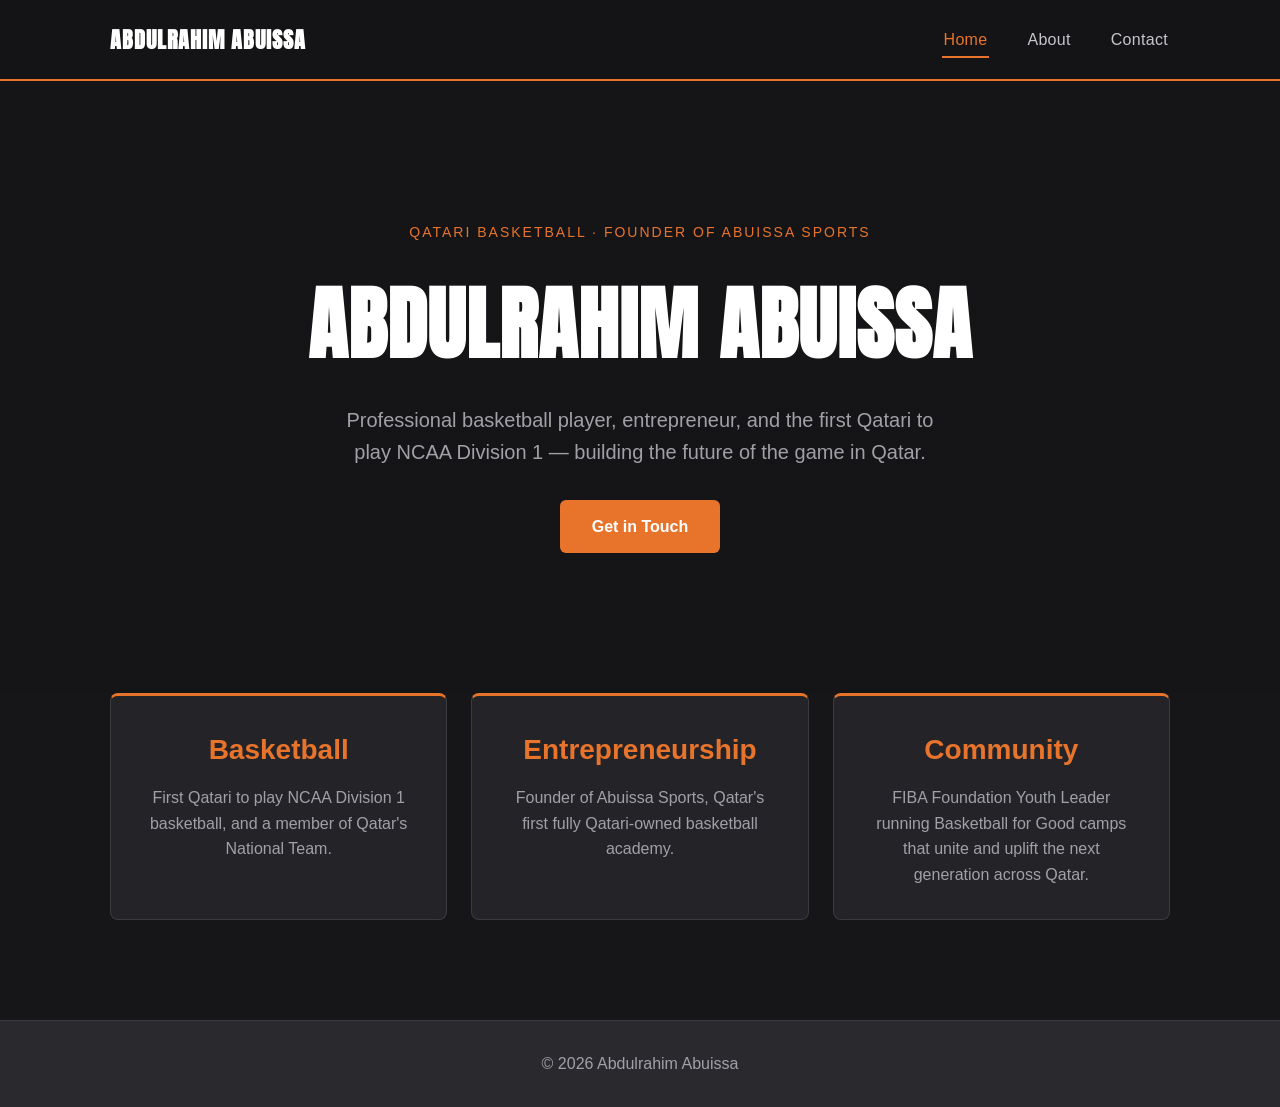
==== index.html @ b5e9afd4 "Update index.html" ====
<!DOCTYPE html>
<html lang="en">
<head>
    <meta charset="UTF-8">
    <meta name="viewport" content="width=device-width, initial-scale=1.0">
    <title>Abdulrahim Abuissa</title>
    <link rel="stylesheet" href="styles.css">
    <link rel="icon" href="favicon.svg" type="image/svg+xml">
    <link href="https://fonts.googleapis.com/css2?family=Oswald:wght@600;700&family=Anton&family=Bebas+Neue&display=swap" rel="stylesheet"><body>

    <header>
        <nav>
            <a href="index.html" class="logo">Abdulrahim Abuissa</a>
            <ul class="nav-links">
                <li><a href="index.html" class="active">Home</a></li>
                <li><a href="about.html">About</a></li>
                <li><a href="contact.html">Contact</a></li>
            </ul>
        </nav>
    </header>

    <main>
        <section class="hero">
            <div class="hero-content">
                <p class="eyebrow">Qatari Basketball · Founder of Abuissa Sports</p>
                <h1>Abdulrahim Abuissa</h1>
                <p class="hero-tagline">Professional basketball player, entrepreneur, and the first Qatari to play NCAA Division 1 — building the future of the game in Qatar.</p>
                <a href="contact.html" class="btn">Get in Touch</a>
            </div>
        </section>

        <section class="highlights">
            <div class="card">
                <h3>Basketball</h3>
                <p>First Qatari to play NCAA Division 1 basketball, and a member of Qatar's National Team.</p>
            </div>
            <div class="card">
                <h3>Entrepreneurship</h3>
                <p>Founder of Abuissa Sports, Qatar's first fully Qatari-owned basketball academy.</p>
            </div>
            <div class="card">
                <h3>Community</h3>
                <p>FIBA Foundation Youth Leader running Basketball for Good camps that unite and uplift the next generation across Qatar.</p>
            </div>
        </section>
    </main>

    <footer>
        <p>&copy; 2026 Abdulrahim Abuissa</p>
    </footer>

</body>
</html>
---- styles.css ----
/* ===== Base ===== */
* {
    margin: 0;
    padding: 0;
    box-sizing: border-box;
}

body {
    font-family: 'Helvetica Neue', Arial, sans-serif;
    background-color: #161618;
    color: #EDEDED;
    line-height: 1.6;
}

/* ===== Header / Nav ===== */
header {
    background-color: #141416;
    border-bottom: 2px solid #E8742C;
    position: sticky;
    top: 0;
    z-index: 100;
}

nav {
    display: flex;
    justify-content: space-between;
    align-items: center;
    max-width: 1100px;
    margin: 0 auto;
    padding: 22px 20px;
}

.logo {
    color: #FFFFFF;
    font-family: 'Anton', sans-serif;
    font-weight: 700;
    font-size: 22px;
    text-decoration: none;
    letter-spacing: 1px;
    text-transform: uppercase;
}

.nav-links {
    display: flex;
    list-style: none;
    gap: 36px;
    margin: 0;
    padding: 0;
}

.nav-links li {
    list-style: none;
}

.nav-links a {
    color: #C5C5CC;
    text-decoration: none;
    font-size: 16px;
    font-weight: 500;
    letter-spacing: 0.3px;
    padding: 6px 2px;
    position: relative;
    transition: color 0.2s;
}

.nav-links a:hover {
    color: #E8742C;
}

.nav-links a::after {
    content: "";
    position: absolute;
    left: 0;
    bottom: -4px;
    width: 0;
    height: 2px;
    background-color: #E8742C;
    transition: width 0.2s;
}

.nav-links a:hover::after {
    width: 100%;
}

.nav-links a.active {
    color: #E8742C;
}

.nav-links a.active::after {
    width: 100%;
}
/* ===== Hero ===== */
.hero {
    max-width: 100%;
    margin: 0 auto;
    padding: 140px 20px;
    text-align: center;
    background-image: linear-gradient(rgba(20, 20, 22, 0.65), rgba(20, 20, 22, 0.78)), url('images/hero.JPG');
    background-size: cover;
    background-position: center 20%;
}

.eyebrow {
    color: #E8742C;
    text-transform: uppercase;
    letter-spacing: 2px;
    font-size: 14px;
    margin-bottom: 16px;
}

.hero h1 {
    font-family: 'Anton', sans-serif;
    font-size: 80px;
    letter-spacing: 1px;
    text-transform: uppercase;
    color: #FFFFFF;
    margin-bottom: 16px;
}

.hero-tagline {
    font-size: 20px;
    color: #A0A0A8;
    max-width: 600px;
    margin: 0 auto 32px;
}

.btn {
    display: inline-block;
    background-color: #E8742C;
    color: #FFFFFF;
    padding: 14px 32px;
    border-radius: 6px;
    text-decoration: none;
    font-weight: bold;
    transition: background-color 0.2s;
}

.btn:hover {
    background-color: #c75f1f;
}

/* ===== Highlights (Grid) ===== */
.highlights {
    display: grid;
    grid-template-columns: repeat(auto-fit, minmax(250px, 1fr));
    gap: 24px;
    max-width: 1100px;
    margin: 0 auto;
    padding: 0 20px 100px;
}

.card {
    background-color: #242428;
    border: 1px solid #3A3A40;
    border-top: 3px solid #E8742C;
    border-radius: 8px;
    padding: 32px;
    text-align: center;
}

.card h3 {
    color: #E8742C;
    font-size: 28px;
    margin-bottom: 12px;
}

.card p {
    color: #A0A0A8;
}

/* ===== Content sections (for about/contact) ===== */
.section {
    max-width: 800px;
    margin: 0 auto;
    padding: 60px 20px;
}

.section h2 {
    color: #FFFFFF;
    font-size: 32px;
    margin-bottom: 20px;
    border-bottom: 2px solid #E8742C;
    padding-bottom: 10px;
}

.section p {
    margin-bottom: 16px;
    color: #EDEDED;
}

/* ===== Footer ===== */
footer {
    background-color: #2A2A2E;
    border-top: 1px solid #3A3A40;
    text-align: center;
    padding: 30px;
    color: #A0A0A8;
}

/* ===== Responsive ===== */
@media (max-width: 600px) {
    nav {
        flex-direction: column;
        gap: 16px;
    }

    .nav-links {
        gap: 20px;
    }

    .hero {
    max-width: 100%;
    margin: 0 auto;
    padding: 120px 20px;
    text-align: center;
    background: radial-gradient(circle at 50% 30%, #2A2A2E 0%, #161618 70%);
}

    .hero h1 {
        font-size: 42px;
    }
}
/* ===== Contact form ===== */
.contact-form {
    margin-top: 32px;
    max-width: 700px;
}

.form-row {
    display: flex;
    gap: 20px;
}

.form-field {
    flex: 1;
    display: flex;
    flex-direction: column;
    margin-bottom: 20px;
}

.contact-form label {
    color: #A0A0A8;
    font-size: 14px;
    margin-bottom: 8px;
}

.contact-form input,
.contact-form textarea {
    width: 100%;
    background-color: transparent;
    border: none;
    border-bottom: 1px solid #3A3A40;
    padding: 12px 4px;
    color: #EDEDED;
    font-family: inherit;
    font-size: 16px;
    transition: border-color 0.2s;
}

.contact-form textarea {
    resize: vertical;
}

.contact-form input:focus,
.contact-form textarea:focus {
    outline: none;
    border-bottom-color: #E8742C;
}

.contact-form button {
    margin-top: 16px;
    border: none;
    cursor: pointer;
    font-size: 16px;
}

/* ===== Contact info / social ===== */
.contact-info {
    margin-top: 56px;
    padding-top: 32px;
    border-top: 1px solid #3A3A40;
    color: #A0A0A8;
}

.contact-info a {
    color: #E8742C;
    text-decoration: none;
}

.contact-info a:hover {
    text-decoration: underline;
}

.social-links {
    display: flex;
    gap: 16px;
    margin-top: 20px;
}

.social-btn {
    display: inline-block;
    padding: 10px 24px;
    border: 1px solid #E8742C;
    border-radius: 6px;
    color: #E8742C !important;
    text-decoration: none !important;
    transition: background-color 0.2s, color 0.2s;
}

.social-btn:hover {
    background-color: #E8742C;
    color: #FFFFFF !important;
}

/* ===== Responsive form ===== */
@media (max-width: 600px) {
    .form-row {
        flex-direction: column;
        gap: 0;
    }
}
/* ===== Contact panel ===== */
.contact-panel {
    background-color: #202024;
    border: 1px solid #2E2E34;
    border-radius: 12px;
    padding: 48px;
    margin-top: 48px;
    margin-bottom: 48px;
}
/* ===== About page images ===== */
.about-img {
    width: 100%;
    max-width: 480px;
    height: 320px;
    object-fit: cover;
    border-radius: 10px;
    margin: 20px 0;
    display: block;
    border: 1px solid #2E2E34;
    object-position: top;
}
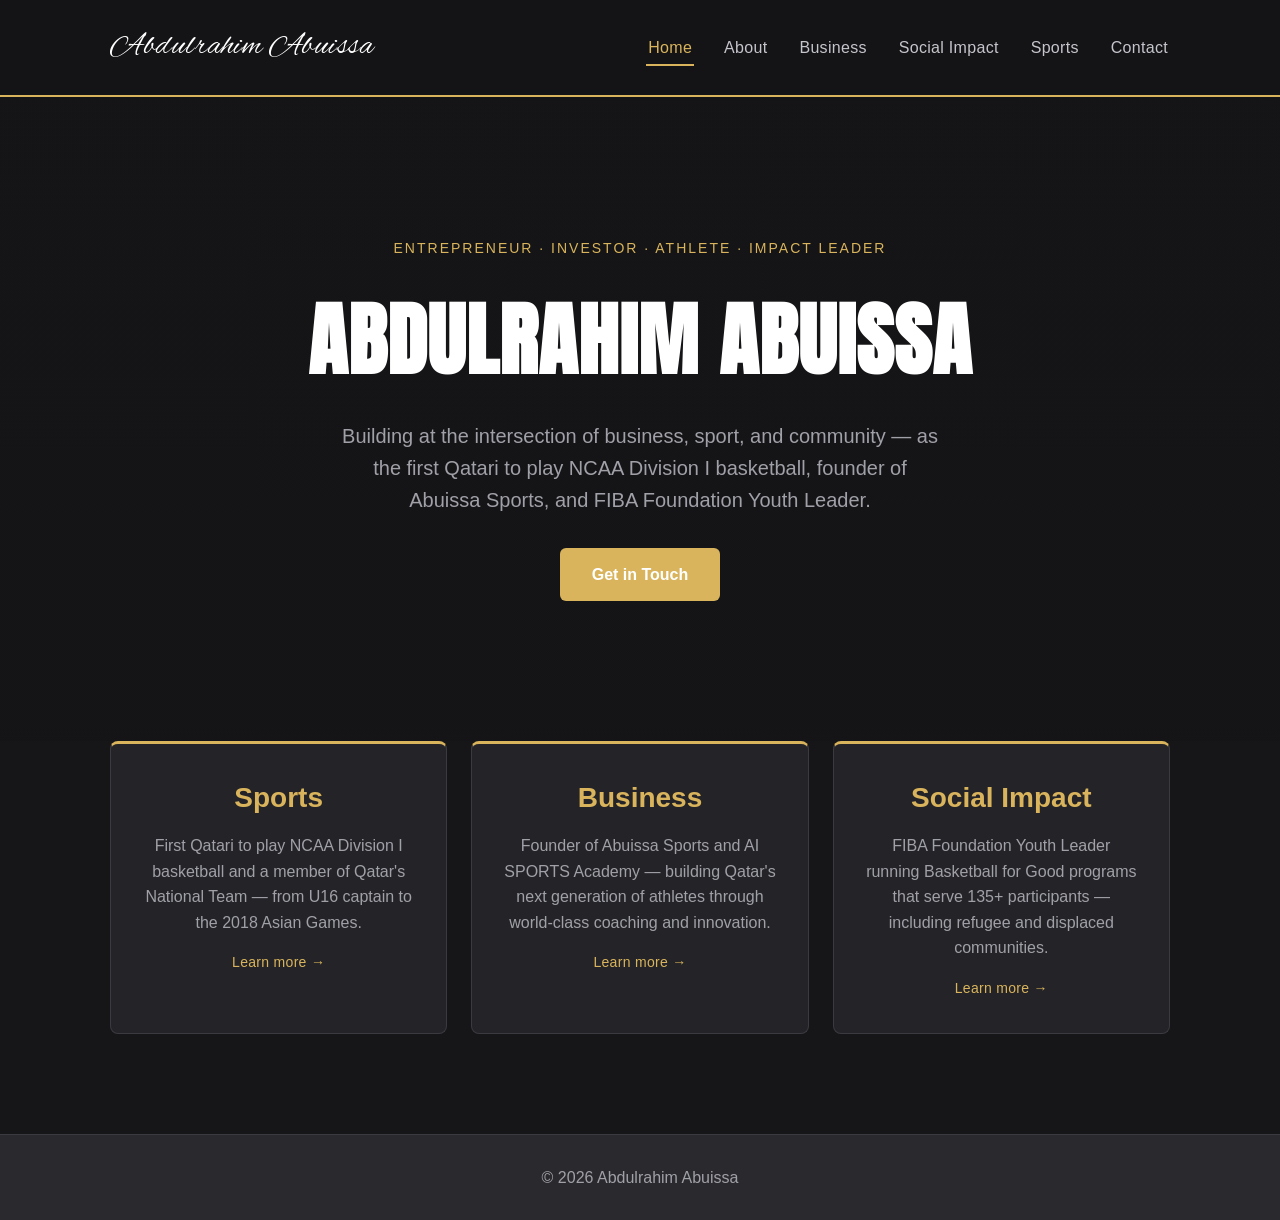
==== commit ff124ee8: "add pages" ====
--- a/index.html
+++ b/index.html
@@ -6,7 +6,10 @@
     <title>Abdulrahim Abuissa</title>
     <link rel="stylesheet" href="styles.css">
     <link rel="icon" href="favicon.svg" type="image/svg+xml">
-    <link href="https://fonts.googleapis.com/css2?family=Oswald:wght@600;700&family=Anton&family=Bebas+Neue&display=swap" rel="stylesheet"><body>
+    <link href="https://fonts.googleapis.com/css2?family=Oswald:wght@600;700&family=Anton&family=Bebas+Neue&display=swap" rel="stylesheet">
+    <link href="https://fonts.googleapis.com/css2?family=Alex+Brush&display=swap" rel="stylesheet">
+</head>
+<body>
 
     <header>
         <nav>
@@ -14,6 +17,9 @@
             <ul class="nav-links">
                 <li><a href="index.html" class="active">Home</a></li>
                 <li><a href="about.html">About</a></li>
+                <li><a href="business.html">Business</a></li>
+                <li><a href="social-impact.html">Social Impact</a></li>
+                <li><a href="sports.html">Sports</a></li>
                 <li><a href="contact.html">Contact</a></li>
             </ul>
         </nav>
@@ -22,25 +28,28 @@
     <main>
         <section class="hero">
             <div class="hero-content">
-                <p class="eyebrow">Qatari Basketball · Founder of Abuissa Sports</p>
+                <p class="eyebrow">Entrepreneur · Investor · Athlete · Impact Leader</p>
                 <h1>Abdulrahim Abuissa</h1>
-                <p class="hero-tagline">Professional basketball player, entrepreneur, and the first Qatari to play NCAA Division 1 — building the future of the game in Qatar.</p>
+                <p class="hero-tagline">Building at the intersection of business, sport, and community — as the first Qatari to play NCAA Division I basketball, founder of Abuissa Sports, and FIBA Foundation Youth Leader.</p>
                 <a href="contact.html" class="btn">Get in Touch</a>
             </div>
         </section>
 
         <section class="highlights">
             <div class="card">
-                <h3>Basketball</h3>
-                <p>First Qatari to play NCAA Division 1 basketball, and a member of Qatar's National Team.</p>
+                <h3>Sports</h3>
+                <p>First Qatari to play NCAA Division I basketball and a member of Qatar's National Team — from U16 captain to the 2018 Asian Games.</p>
+                <a href="sports.html" class="card-link">Learn more →</a>
             </div>
             <div class="card">
-                <h3>Entrepreneurship</h3>
-                <p>Founder of Abuissa Sports, Qatar's first fully Qatari-owned basketball academy.</p>
+                <h3>Business</h3>
+                <p>Founder of Abuissa Sports and AI SPORTS Academy — building Qatar's next generation of athletes through world-class coaching and innovation.</p>
+                <a href="business.html" class="card-link">Learn more →</a>
             </div>
             <div class="card">
-                <h3>Community</h3>
-                <p>FIBA Foundation Youth Leader running Basketball for Good camps that unite and uplift the next generation across Qatar.</p>
+                <h3>Social Impact</h3>
+                <p>FIBA Foundation Youth Leader running Basketball for Good programs that serve 135+ participants — including refugee and displaced communities.</p>
+                <a href="social-impact.html" class="card-link">Learn more →</a>
             </div>
         </section>
     </main>
@@ -50,4 +59,4 @@
     </footer>
 
 </body>
-</html>+</html>
--- a/styles.css
+++ b/styles.css
@@ -15,7 +15,7 @@
 /* ===== Header / Nav ===== */
 header {
     background-color: #141416;
-    border-bottom: 2px solid #E8742C;
+    border-bottom: 2px solid #D9B45C;
     position: sticky;
     top: 0;
     z-index: 100;
@@ -32,18 +32,16 @@
 
 .logo {
     color: #FFFFFF;
-    font-family: 'Anton', sans-serif;
-    font-weight: 700;
-    font-size: 22px;
-    text-decoration: none;
-    letter-spacing: 1px;
-    text-transform: uppercase;
+    font-family: 'Alex Brush', cursive;
+    font-size: 32px;
+    text-decoration: none;
+    letter-spacing: 0.5px;
 }
 
 .nav-links {
     display: flex;
     list-style: none;
-    gap: 36px;
+    gap: 28px;
     margin: 0;
     padding: 0;
 }
@@ -64,7 +62,7 @@
 }
 
 .nav-links a:hover {
-    color: #E8742C;
+    color: #D9B45C;
 }
 
 .nav-links a::after {
@@ -74,7 +72,7 @@
     bottom: -4px;
     width: 0;
     height: 2px;
-    background-color: #E8742C;
+    background-color: #D9B45C;
     transition: width 0.2s;
 }
 
@@ -83,7 +81,7 @@
 }
 
 .nav-links a.active {
-    color: #E8742C;
+    color: #D9B45C;
 }
 
 .nav-links a.active::after {
@@ -101,7 +99,7 @@
 }
 
 .eyebrow {
-    color: #E8742C;
+    color: #D9B45C;
     text-transform: uppercase;
     letter-spacing: 2px;
     font-size: 14px;
@@ -126,7 +124,7 @@
 
 .btn {
     display: inline-block;
-    background-color: #E8742C;
+    background-color: #D9B45C;
     color: #FFFFFF;
     padding: 14px 32px;
     border-radius: 6px;
@@ -152,14 +150,14 @@
 .card {
     background-color: #242428;
     border: 1px solid #3A3A40;
-    border-top: 3px solid #E8742C;
+    border-top: 3px solid #D9B45C;
     border-radius: 8px;
     padding: 32px;
     text-align: center;
 }
 
 .card h3 {
-    color: #E8742C;
+    color: #D9B45C;
     font-size: 28px;
     margin-bottom: 12px;
 }
@@ -179,7 +177,7 @@
     color: #FFFFFF;
     font-size: 32px;
     margin-bottom: 20px;
-    border-bottom: 2px solid #E8742C;
+    border-bottom: 2px solid #D9B45C;
     padding-bottom: 10px;
 }
 
@@ -264,7 +262,7 @@
 .contact-form input:focus,
 .contact-form textarea:focus {
     outline: none;
-    border-bottom-color: #E8742C;
+    border-bottom-color: #D9B45C;
 }
 
 .contact-form button {
@@ -283,7 +281,7 @@
 }
 
 .contact-info a {
-    color: #E8742C;
+    color: #D9B45C;
     text-decoration: none;
 }
 
@@ -300,15 +298,15 @@
 .social-btn {
     display: inline-block;
     padding: 10px 24px;
-    border: 1px solid #E8742C;
+    border: 1px solid #D9B45C;
     border-radius: 6px;
-    color: #E8742C !important;
+    color: #D9B45C !important;
     text-decoration: none !important;
     transition: background-color 0.2s, color 0.2s;
 }
 
 .social-btn:hover {
-    background-color: #E8742C;
+    background-color: #D9B45C;
     color: #FFFFFF !important;
 }
 
@@ -328,6 +326,37 @@
     margin-top: 48px;
     margin-bottom: 48px;
 }
+/* ===== Tags (interests) ===== */
+.tags {
+    display: flex;
+    flex-wrap: wrap;
+    gap: 10px;
+    margin-top: 20px;
+}
+
+.tag {
+    border: 1px solid #D9B45C;
+    color: #D9B45C;
+    padding: 7px 18px;
+    border-radius: 4px;
+    font-size: 14px;
+    letter-spacing: 0.5px;
+}
+
+/* ===== Card link ===== */
+.card-link {
+    display: inline-block;
+    color: #D9B45C;
+    text-decoration: none;
+    font-size: 14px;
+    margin-top: 16px;
+    letter-spacing: 0.3px;
+}
+
+.card-link:hover {
+    text-decoration: underline;
+}
+
 /* ===== About page images ===== */
 .about-img {
     width: 100%;
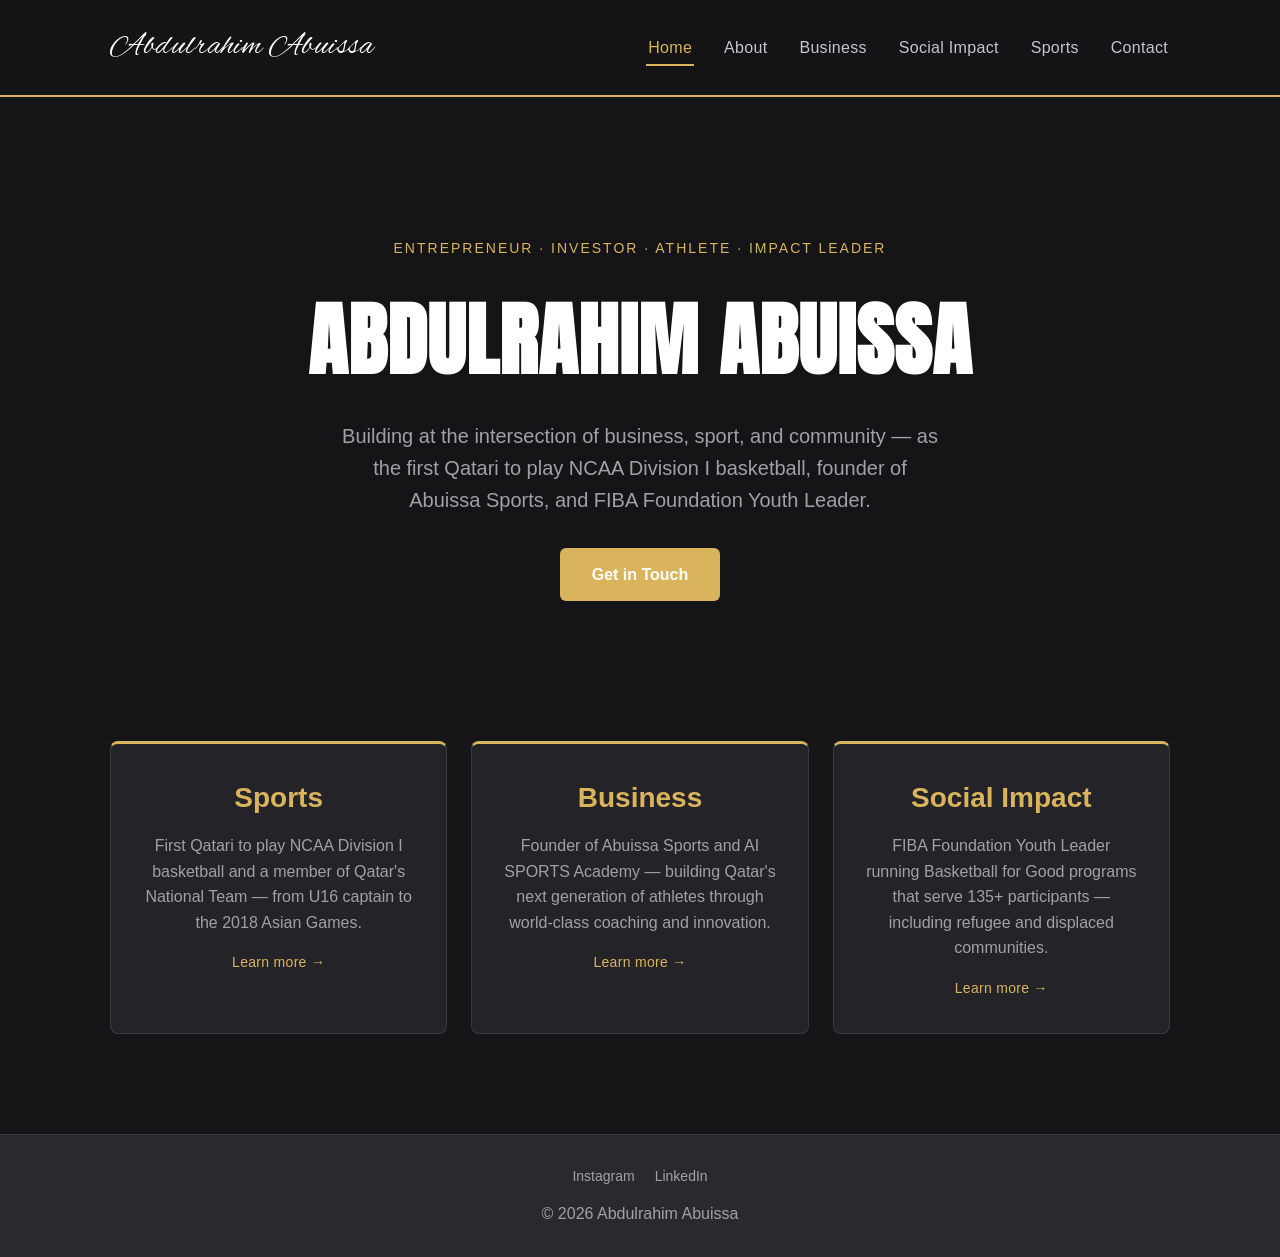
==== commit e586abcf: "footer" ====
--- a/index.html
+++ b/index.html
@@ -55,6 +55,10 @@
     </main>
 
     <footer>
+        <div class="footer-social">
+            <a href="https://www.instagram.com/abdulrahimabuissa/" target="_blank">Instagram</a>
+            <a href="https://www.linkedin.com/in/abdulrahim-abuissa-810137219/" target="_blank">LinkedIn</a>
+        </div>
         <p>&copy; 2026 Abdulrahim Abuissa</p>
     </footer>
 
--- a/styles.css
+++ b/styles.css
@@ -193,6 +193,24 @@
     text-align: center;
     padding: 30px;
     color: #A0A0A8;
+}
+
+.footer-social {
+    display: flex;
+    justify-content: center;
+    gap: 20px;
+    margin-bottom: 14px;
+}
+
+.footer-social a {
+    color: #A0A0A8;
+    text-decoration: none;
+    font-size: 14px;
+    transition: color 0.2s;
+}
+
+.footer-social a:hover {
+    color: #D9B45C;
 }
 
 /* ===== Responsive ===== */
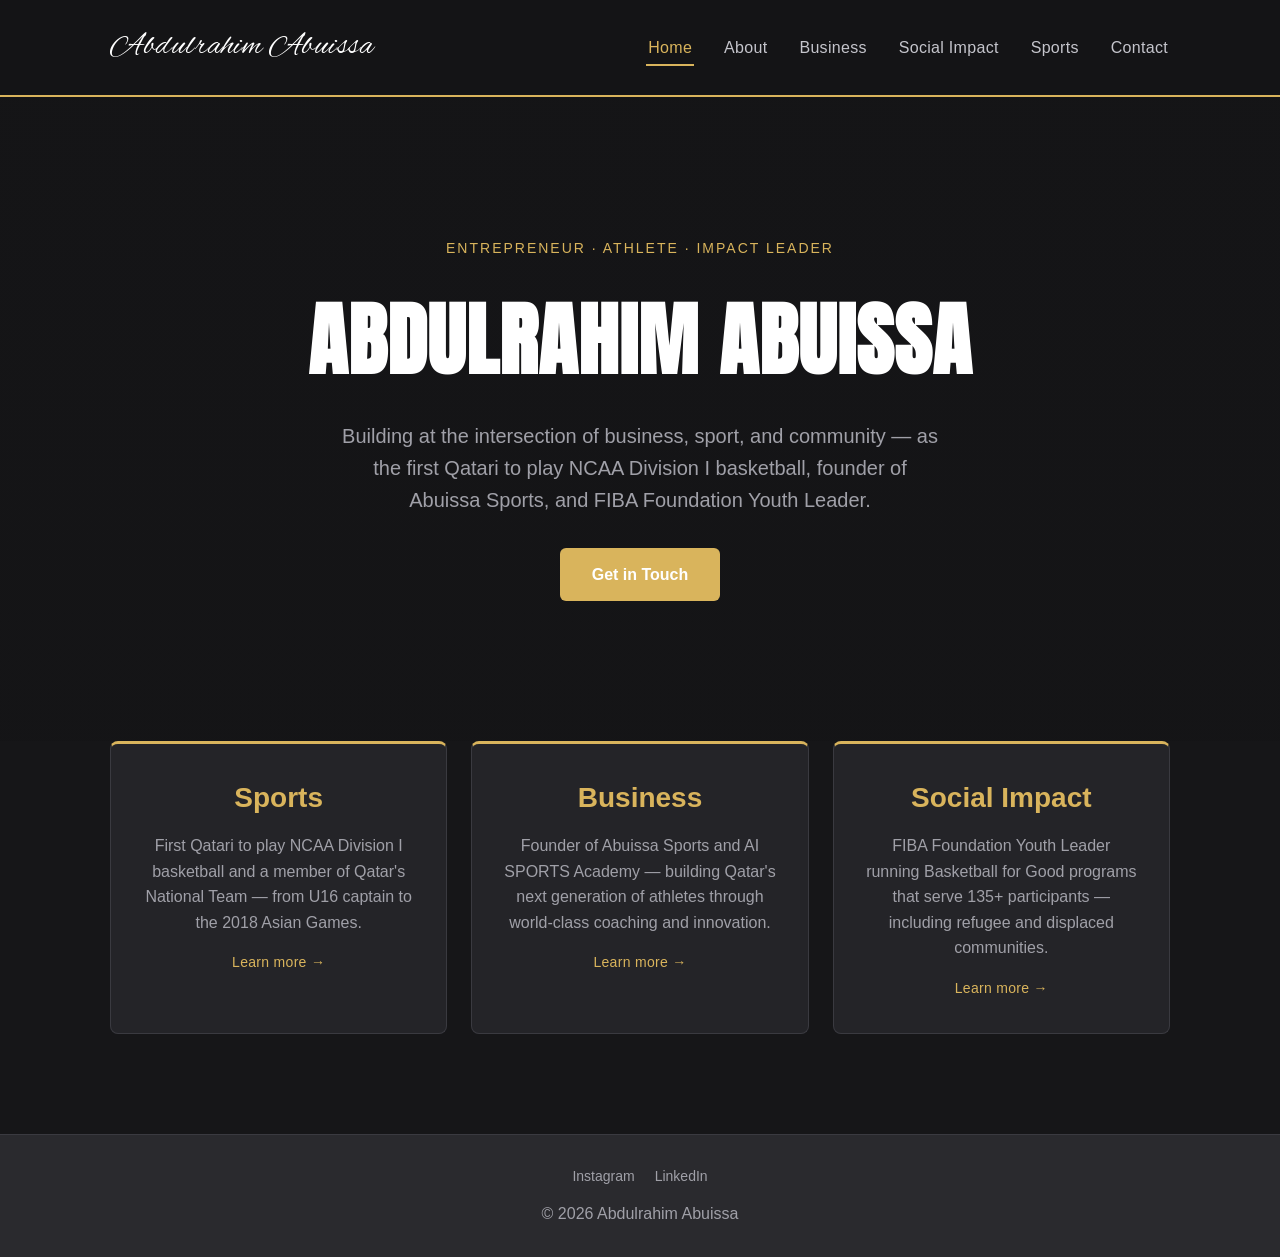
==== commit 5de40090: "delete investor" ====
--- a/index.html
+++ b/index.html
@@ -28,7 +28,7 @@
     <main>
         <section class="hero">
             <div class="hero-content">
-                <p class="eyebrow">Entrepreneur · Investor · Athlete · Impact Leader</p>
+                <p class="eyebrow">Entrepreneur · Athlete · Impact Leader</p>
                 <h1>Abdulrahim Abuissa</h1>
                 <p class="hero-tagline">Building at the intersection of business, sport, and community — as the first Qatari to play NCAA Division I basketball, founder of Abuissa Sports, and FIBA Foundation Youth Leader.</p>
                 <a href="contact.html" class="btn">Get in Touch</a>
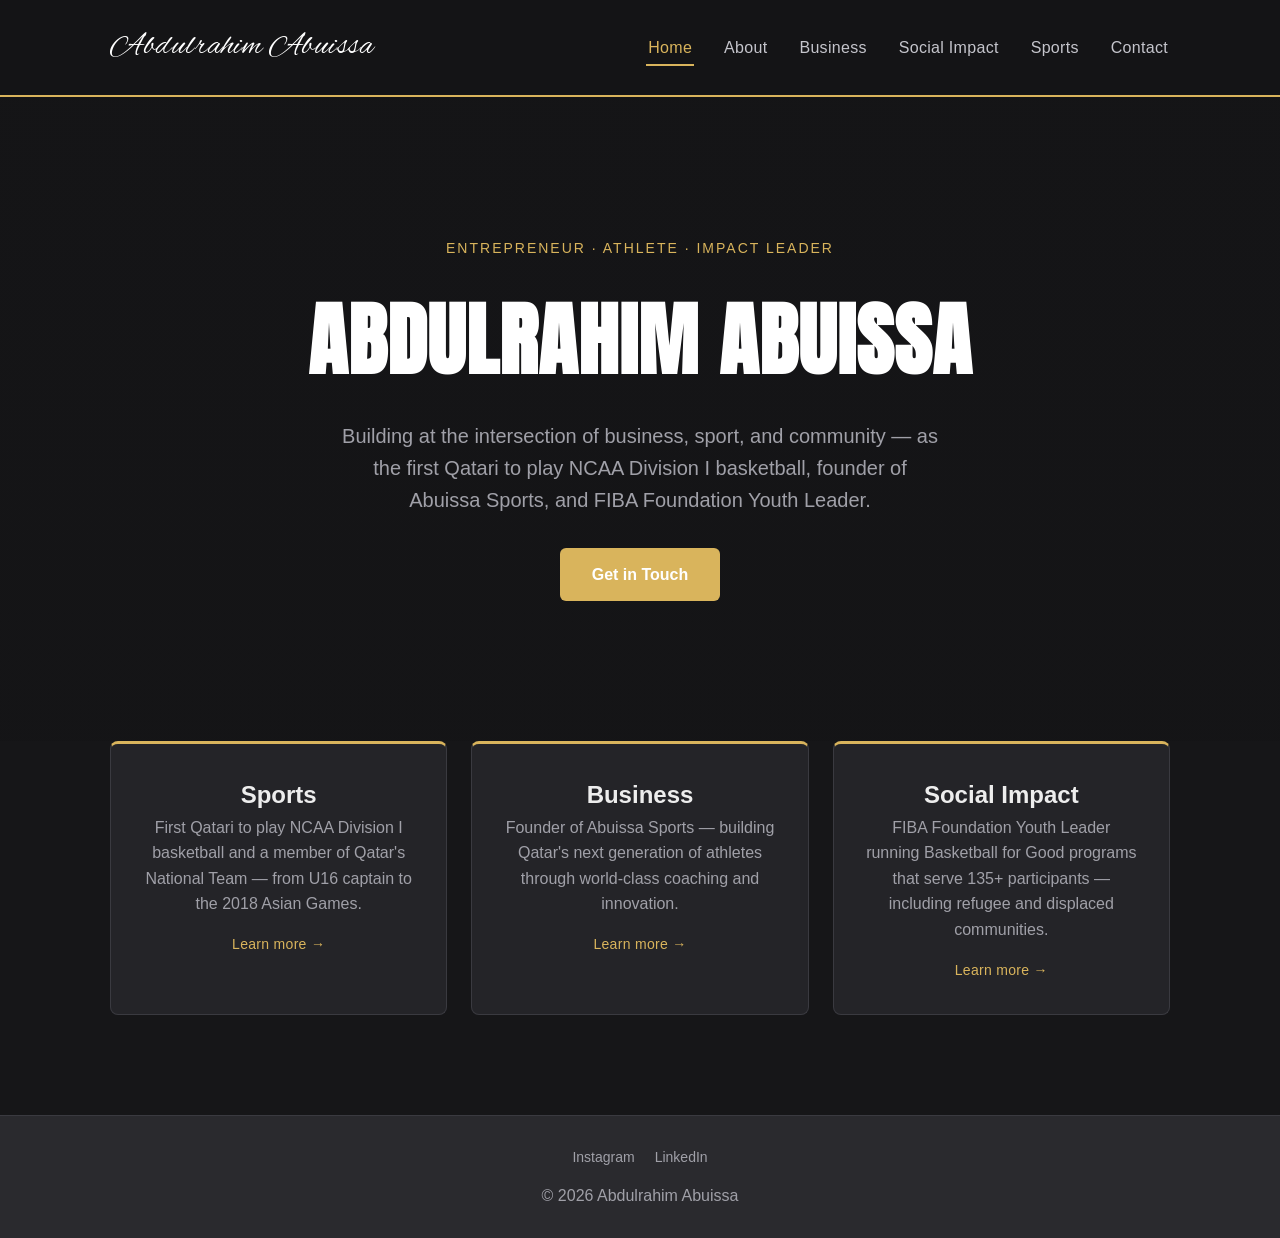
==== commit 84d16ed2: "Update index.html" ====
--- a/index.html
+++ b/index.html
@@ -37,17 +37,17 @@
 
         <section class="highlights">
             <div class="card">
-                <h3>Sports</h3>
+                <h2>Sports</h2>
                 <p>First Qatari to play NCAA Division I basketball and a member of Qatar's National Team — from U16 captain to the 2018 Asian Games.</p>
                 <a href="sports.html" class="card-link">Learn more →</a>
             </div>
             <div class="card">
-                <h3>Business</h3>
-                <p>Founder of Abuissa Sports and AI SPORTS Academy — building Qatar's next generation of athletes through world-class coaching and innovation.</p>
+                <h2>Business</h2>
+                <p>Founder of Abuissa Sports — building Qatar's next generation of athletes through world-class coaching and innovation.</p>
                 <a href="business.html" class="card-link">Learn more →</a>
             </div>
             <div class="card">
-                <h3>Social Impact</h3>
+                <h2>Social Impact</h2>
                 <p>FIBA Foundation Youth Leader running Basketball for Good programs that serve 135+ participants — including refugee and displaced communities.</p>
                 <a href="social-impact.html" class="card-link">Learn more →</a>
             </div>
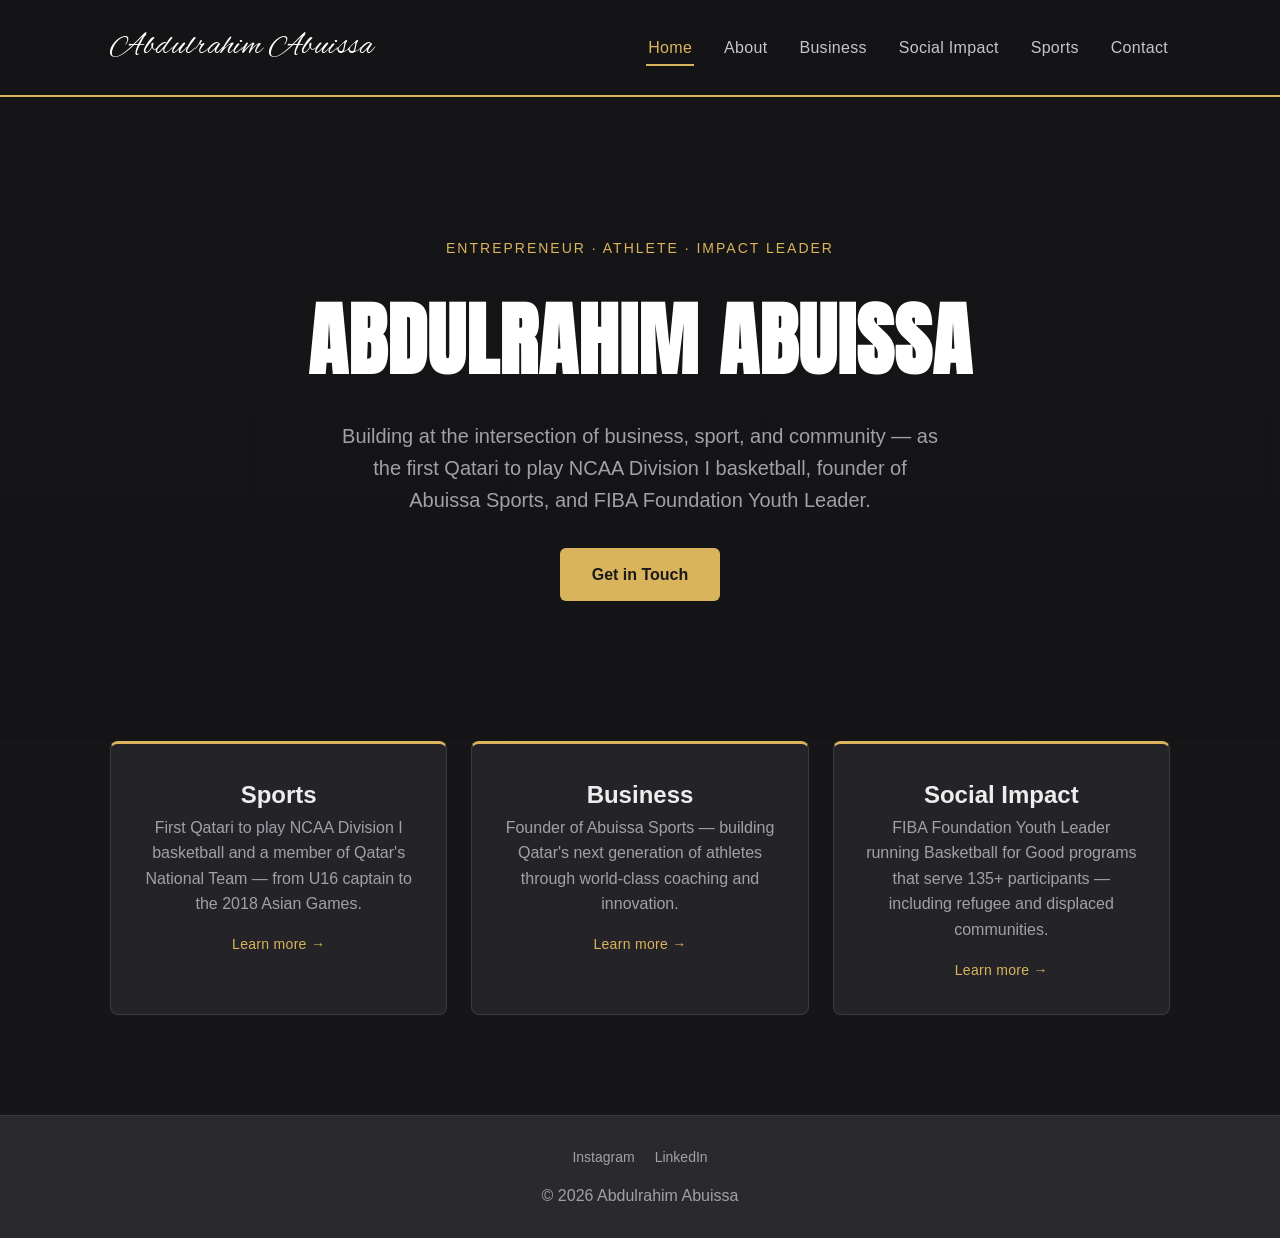
==== commit 0f5fb801: "add transitions" ====
--- a/index.html
+++ b/index.html
@@ -62,5 +62,6 @@
         <p>&copy; 2026 Abdulrahim Abuissa</p>
     </footer>
 
+    <script src="main.js"></script>
 </body>
 </html>
--- a/styles.css
+++ b/styles.css
@@ -3,6 +3,10 @@
     margin: 0;
     padding: 0;
     box-sizing: border-box;
+}
+
+html {
+    scroll-behavior: smooth;
 }
 
 body {
@@ -125,7 +129,7 @@
 .btn {
     display: inline-block;
     background-color: #D9B45C;
-    color: #FFFFFF;
+    color: #1A1A1A;
     padding: 14px 32px;
     border-radius: 6px;
     text-decoration: none;
@@ -154,6 +158,12 @@
     border-radius: 8px;
     padding: 32px;
     text-align: center;
+    transition: transform 0.25s ease, box-shadow 0.25s ease;
+}
+
+.card:hover {
+    transform: translateY(-5px);
+    box-shadow: 0 12px 32px rgba(0, 0, 0, 0.35);
 }
 
 .card h3 {
@@ -359,6 +369,13 @@
     border-radius: 4px;
     font-size: 14px;
     letter-spacing: 0.5px;
+    transition: background-color 0.2s ease, color 0.2s ease;
+    cursor: default;
+}
+
+.tag:hover {
+    background-color: #D9B45C;
+    color: #1A1A1A;
 }
 
 /* ===== Card link ===== */
@@ -386,4 +403,21 @@
     display: block;
     border: 1px solid #2E2E34;
     object-position: top;
+    transition: transform 0.35s ease;
+}
+
+.about-img:hover {
+    transform: scale(1.02);
+}
+
+/* ===== Scroll fade-in ===== */
+.fade-up {
+    opacity: 0;
+    transform: translateY(28px);
+    transition: opacity 0.55s ease, transform 0.55s ease;
+}
+
+.fade-up.visible {
+    opacity: 1;
+    transform: translateY(0);
 }
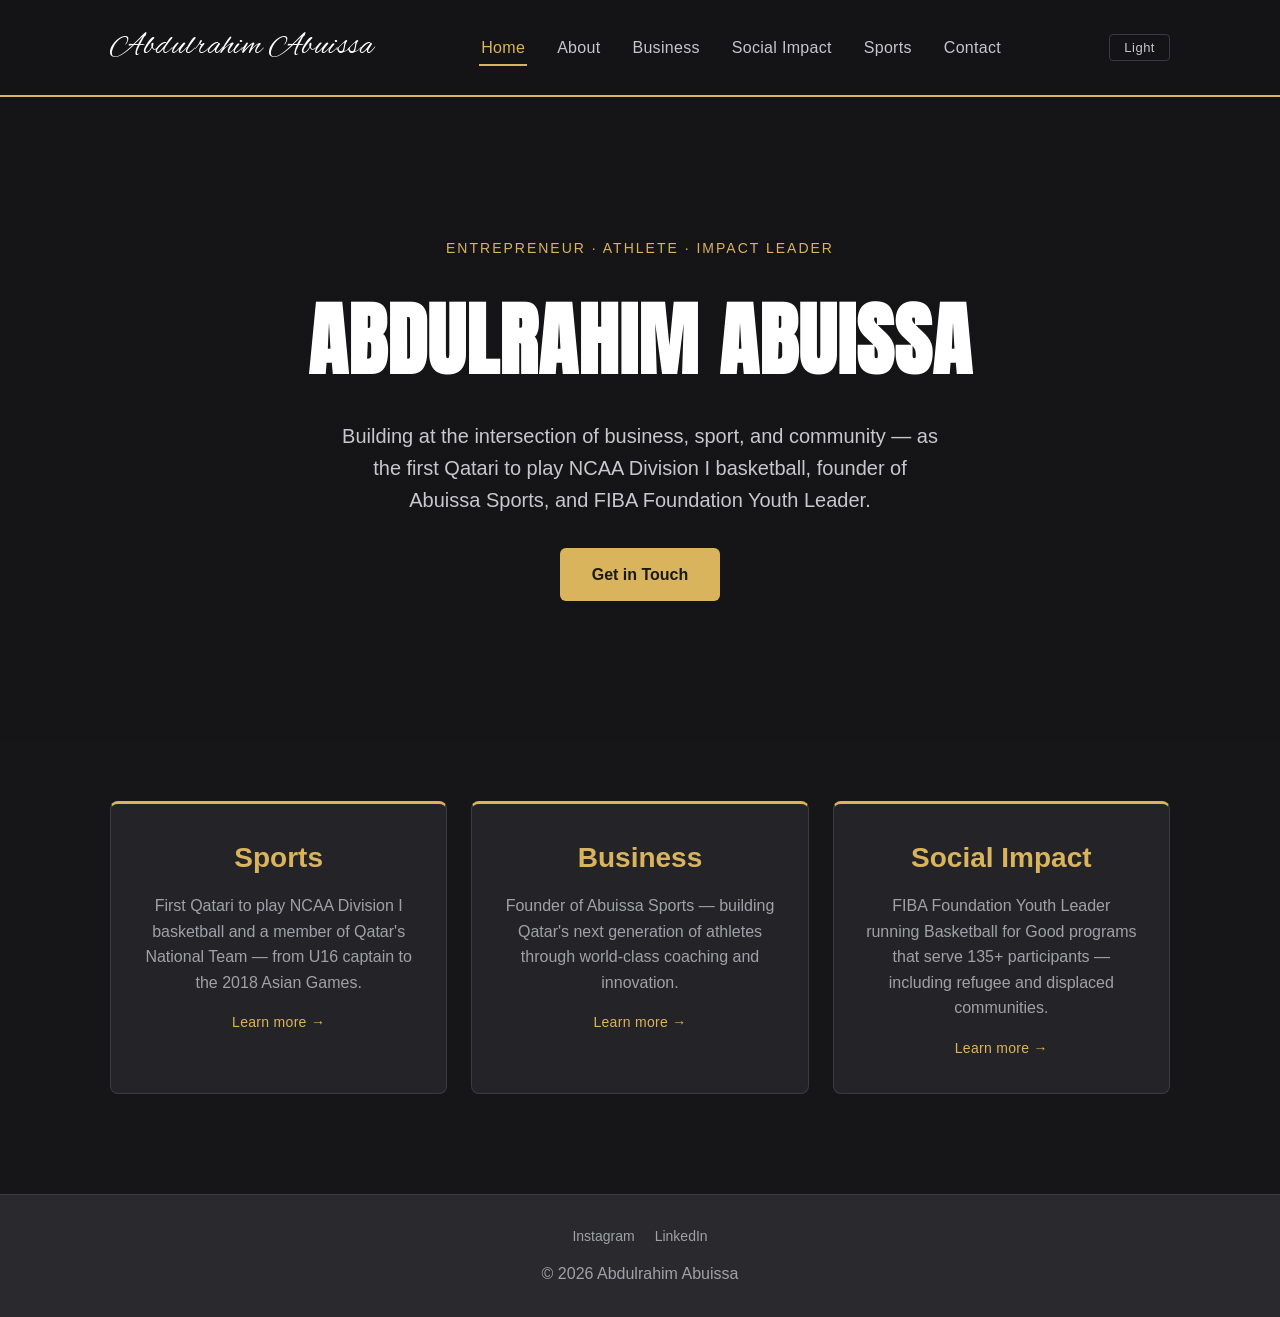
==== commit a004849d: "light/dark mode" ====
--- a/index.html
+++ b/index.html
@@ -4,6 +4,7 @@
     <meta charset="UTF-8">
     <meta name="viewport" content="width=device-width, initial-scale=1.0">
     <title>Abdulrahim Abuissa</title>
+    <script>document.documentElement.setAttribute('data-theme', localStorage.getItem('theme') || 'dark');</script>
     <link rel="stylesheet" href="styles.css">
     <link rel="icon" href="favicon.svg" type="image/svg+xml">
     <link href="https://fonts.googleapis.com/css2?family=Oswald:wght@600;700&family=Anton&family=Bebas+Neue&display=swap" rel="stylesheet">
@@ -22,6 +23,7 @@
                 <li><a href="sports.html">Sports</a></li>
                 <li><a href="contact.html">Contact</a></li>
             </ul>
+            <button class="theme-toggle" id="themeToggle">Light</button>
         </nav>
     </header>
 
@@ -37,17 +39,17 @@
 
         <section class="highlights">
             <div class="card">
-                <h2>Sports</h2>
+                <h3>Sports</h3>
                 <p>First Qatari to play NCAA Division I basketball and a member of Qatar's National Team — from U16 captain to the 2018 Asian Games.</p>
                 <a href="sports.html" class="card-link">Learn more →</a>
             </div>
             <div class="card">
-                <h2>Business</h2>
+                <h3>Business</h3>
                 <p>Founder of Abuissa Sports — building Qatar's next generation of athletes through world-class coaching and innovation.</p>
                 <a href="business.html" class="card-link">Learn more →</a>
             </div>
             <div class="card">
-                <h2>Social Impact</h2>
+                <h3>Social Impact</h3>
                 <p>FIBA Foundation Youth Leader running Basketball for Good programs that serve 135+ participants — including refugee and displaced communities.</p>
                 <a href="social-impact.html" class="card-link">Learn more →</a>
             </div>
--- a/styles.css
+++ b/styles.css
@@ -1,3 +1,44 @@
+/* ===== Variables ===== */
+:root {
+    --bg: #161618;
+    --bg-card: #242428;
+    --bg-panel: #202024;
+    --bg-header: #141416;
+    --bg-footer: #2A2A2E;
+    --text: #EDEDED;
+    --text-bright: #FFFFFF;
+    --text-sub: #A0A0A8;
+    --text-nav: #C5C5CC;
+    --border: #3A3A40;
+    --border-panel: #2E2E34;
+    --accent: #D9B45C;
+    --btn-text: #1A1A1A;
+    --tag-hover-text: #1A1A1A;
+    --shadow-hover: 0 12px 32px rgba(0, 0, 0, 0.35);
+    --hero-overlay: linear-gradient(rgba(20, 20, 22, 0.65), rgba(20, 20, 22, 0.78));
+    --hero-mobile-bg: radial-gradient(circle at 50% 30%, #2A2A2E 0%, #161618 70%);
+}
+
+[data-theme="light"] {
+    --bg: #F7F4EF;
+    --bg-card: #FFFFFF;
+    --bg-panel: #FFFFFF;
+    --bg-header: #FFFFFF;
+    --bg-footer: #EDE8E0;
+    --text: #2A2A2A;
+    --text-bright: #1A1A1A;
+    --text-sub: #777777;
+    --text-nav: #555555;
+    --border: #DDD8CE;
+    --border-panel: #DDD8CE;
+    --accent: #B8860B;
+    --btn-text: #FFFFFF;
+    --tag-hover-text: #FFFFFF;
+    --shadow-hover: 0 12px 32px rgba(0, 0, 0, 0.12);
+    --hero-overlay: linear-gradient(rgba(20, 20, 22, 0.55), rgba(20, 20, 22, 0.68));
+    --hero-mobile-bg: radial-gradient(circle at 50% 30%, #E8E0D0 0%, #F7F4EF 70%);
+}
+
 /* ===== Base ===== */
 * {
     margin: 0;
@@ -11,18 +52,20 @@
 
 body {
     font-family: 'Helvetica Neue', Arial, sans-serif;
-    background-color: #161618;
-    color: #EDEDED;
+    background-color: var(--bg);
+    color: var(--text);
     line-height: 1.6;
+    transition: background-color 0.3s ease, color 0.3s ease;
 }
 
 /* ===== Header / Nav ===== */
 header {
-    background-color: #141416;
-    border-bottom: 2px solid #D9B45C;
+    background-color: var(--bg-header);
+    border-bottom: 2px solid var(--accent);
     position: sticky;
     top: 0;
     z-index: 100;
+    transition: background-color 0.3s ease, border-color 0.3s ease;
 }
 
 nav {
@@ -35,11 +78,12 @@
 }
 
 .logo {
-    color: #FFFFFF;
+    color: var(--text-bright);
     font-family: 'Alex Brush', cursive;
     font-size: 32px;
     text-decoration: none;
     letter-spacing: 0.5px;
+    transition: color 0.3s ease;
 }
 
 .nav-links {
@@ -55,7 +99,7 @@
 }
 
 .nav-links a {
-    color: #C5C5CC;
+    color: var(--text-nav);
     text-decoration: none;
     font-size: 16px;
     font-weight: 500;
@@ -66,7 +110,7 @@
 }
 
 .nav-links a:hover {
-    color: #D9B45C;
+    color: var(--accent);
 }
 
 .nav-links a::after {
@@ -76,7 +120,7 @@
     bottom: -4px;
     width: 0;
     height: 2px;
-    background-color: #D9B45C;
+    background-color: var(--accent);
     transition: width 0.2s;
 }
 
@@ -85,19 +129,40 @@
 }
 
 .nav-links a.active {
-    color: #D9B45C;
+    color: var(--accent);
 }
 
 .nav-links a.active::after {
     width: 100%;
 }
+
+/* ===== Theme toggle ===== */
+.theme-toggle {
+    background: none;
+    border: 1px solid var(--border);
+    color: var(--text-nav);
+    padding: 5px 14px;
+    border-radius: 4px;
+    cursor: pointer;
+    font-size: 13px;
+    font-family: inherit;
+    letter-spacing: 0.5px;
+    transition: border-color 0.2s, color 0.2s;
+    white-space: nowrap;
+}
+
+.theme-toggle:hover {
+    border-color: var(--accent);
+    color: var(--accent);
+}
+
 /* ===== Hero ===== */
 .hero {
     max-width: 100%;
     margin: 0 auto;
     padding: 140px 20px;
     text-align: center;
-    background-image: linear-gradient(rgba(20, 20, 22, 0.65), rgba(20, 20, 22, 0.78)), url('images/hero.JPG');
+    background-image: var(--hero-overlay), url('images/hero.JPG');
     background-size: cover;
     background-position: center 20%;
 }
@@ -121,24 +186,25 @@
 
 .hero-tagline {
     font-size: 20px;
-    color: #A0A0A8;
+    color: #C8C8CC;
     max-width: 600px;
     margin: 0 auto 32px;
 }
 
 .btn {
     display: inline-block;
-    background-color: #D9B45C;
-    color: #1A1A1A;
+    background-color: var(--accent);
+    color: var(--btn-text);
     padding: 14px 32px;
     border-radius: 6px;
     text-decoration: none;
     font-weight: bold;
-    transition: background-color 0.2s;
+    transition: background-color 0.2s, color 0.2s;
 }
 
 .btn:hover {
     background-color: #c75f1f;
+    color: #FFFFFF;
 }
 
 /* ===== Highlights (Grid) ===== */
@@ -148,32 +214,32 @@
     gap: 24px;
     max-width: 1100px;
     margin: 0 auto;
-    padding: 0 20px 100px;
+    padding: 60px 20px 100px;
 }
 
 .card {
-    background-color: #242428;
-    border: 1px solid #3A3A40;
-    border-top: 3px solid #D9B45C;
+    background-color: var(--bg-card);
+    border: 1px solid var(--border);
+    border-top: 3px solid var(--accent);
     border-radius: 8px;
     padding: 32px;
     text-align: center;
-    transition: transform 0.25s ease, box-shadow 0.25s ease;
+    transition: transform 0.25s ease, box-shadow 0.25s ease, background-color 0.3s ease, border-color 0.3s ease;
 }
 
 .card:hover {
     transform: translateY(-5px);
-    box-shadow: 0 12px 32px rgba(0, 0, 0, 0.35);
+    box-shadow: var(--shadow-hover);
 }
 
 .card h3 {
-    color: #D9B45C;
+    color: var(--accent);
     font-size: 28px;
     margin-bottom: 12px;
 }
 
 .card p {
-    color: #A0A0A8;
+    color: var(--text-sub);
 }
 
 /* ===== Content sections (for about/contact) ===== */
@@ -184,25 +250,27 @@
 }
 
 .section h2 {
-    color: #FFFFFF;
+    color: var(--text-bright);
     font-size: 32px;
     margin-bottom: 20px;
-    border-bottom: 2px solid #D9B45C;
+    border-bottom: 2px solid var(--accent);
     padding-bottom: 10px;
+    transition: color 0.3s ease;
 }
 
 .section p {
     margin-bottom: 16px;
-    color: #EDEDED;
+    color: var(--text);
 }
 
 /* ===== Footer ===== */
 footer {
-    background-color: #2A2A2E;
-    border-top: 1px solid #3A3A40;
+    background-color: var(--bg-footer);
+    border-top: 1px solid var(--border);
     text-align: center;
     padding: 30px;
-    color: #A0A0A8;
+    color: var(--text-sub);
+    transition: background-color 0.3s ease;
 }
 
 .footer-social {
@@ -213,14 +281,14 @@
 }
 
 .footer-social a {
-    color: #A0A0A8;
+    color: var(--text-sub);
     text-decoration: none;
     font-size: 14px;
     transition: color 0.2s;
 }
 
 .footer-social a:hover {
-    color: #D9B45C;
+    color: var(--accent);
 }
 
 /* ===== Responsive ===== */
@@ -235,17 +303,18 @@
     }
 
     .hero {
-    max-width: 100%;
-    margin: 0 auto;
-    padding: 120px 20px;
-    text-align: center;
-    background: radial-gradient(circle at 50% 30%, #2A2A2E 0%, #161618 70%);
-}
+        max-width: 100%;
+        margin: 0 auto;
+        padding: 120px 20px;
+        text-align: center;
+        background: var(--hero-mobile-bg);
+    }
 
     .hero h1 {
         font-size: 42px;
     }
 }
+
 /* ===== Contact form ===== */
 .contact-form {
     margin-top: 32px;
@@ -265,7 +334,7 @@
 }
 
 .contact-form label {
-    color: #A0A0A8;
+    color: var(--text-sub);
     font-size: 14px;
     margin-bottom: 8px;
 }
@@ -275,9 +344,9 @@
     width: 100%;
     background-color: transparent;
     border: none;
-    border-bottom: 1px solid #3A3A40;
+    border-bottom: 1px solid var(--border);
     padding: 12px 4px;
-    color: #EDEDED;
+    color: var(--text);
     font-family: inherit;
     font-size: 16px;
     transition: border-color 0.2s;
@@ -290,7 +359,7 @@
 .contact-form input:focus,
 .contact-form textarea:focus {
     outline: none;
-    border-bottom-color: #D9B45C;
+    border-bottom-color: var(--accent);
 }
 
 .contact-form button {
@@ -304,12 +373,12 @@
 .contact-info {
     margin-top: 56px;
     padding-top: 32px;
-    border-top: 1px solid #3A3A40;
-    color: #A0A0A8;
+    border-top: 1px solid var(--border);
+    color: var(--text-sub);
 }
 
 .contact-info a {
-    color: #D9B45C;
+    color: var(--accent);
     text-decoration: none;
 }
 
@@ -326,15 +395,15 @@
 .social-btn {
     display: inline-block;
     padding: 10px 24px;
-    border: 1px solid #D9B45C;
+    border: 1px solid var(--accent);
     border-radius: 6px;
-    color: #D9B45C !important;
+    color: var(--accent) !important;
     text-decoration: none !important;
     transition: background-color 0.2s, color 0.2s;
 }
 
 .social-btn:hover {
-    background-color: #D9B45C;
+    background-color: var(--accent);
     color: #FFFFFF !important;
 }
 
@@ -345,16 +414,19 @@
         gap: 0;
     }
 }
+
 /* ===== Contact panel ===== */
 .contact-panel {
-    background-color: #202024;
-    border: 1px solid #2E2E34;
+    background-color: var(--bg-panel);
+    border: 1px solid var(--border-panel);
     border-radius: 12px;
     padding: 48px;
     margin-top: 48px;
     margin-bottom: 48px;
-}
-/* ===== Tags (interests) ===== */
+    transition: background-color 0.3s ease, border-color 0.3s ease;
+}
+
+/* ===== Tags ===== */
 .tags {
     display: flex;
     flex-wrap: wrap;
@@ -363,8 +435,8 @@
 }
 
 .tag {
-    border: 1px solid #D9B45C;
-    color: #D9B45C;
+    border: 1px solid var(--accent);
+    color: var(--accent);
     padding: 7px 18px;
     border-radius: 4px;
     font-size: 14px;
@@ -374,14 +446,25 @@
 }
 
 .tag:hover {
-    background-color: #D9B45C;
-    color: #1A1A1A;
+    background-color: var(--accent);
+    color: var(--tag-hover-text);
+}
+
+/* ===== Heading link ===== */
+.heading-link {
+    color: var(--text-bright);
+    text-decoration: none;
+    transition: color 0.2s ease;
+}
+
+.heading-link:hover {
+    color: var(--accent);
 }
 
 /* ===== Card link ===== */
 .card-link {
     display: inline-block;
-    color: #D9B45C;
+    color: var(--accent);
     text-decoration: none;
     font-size: 14px;
     margin-top: 16px;
@@ -401,7 +484,7 @@
     border-radius: 10px;
     margin: 20px 0;
     display: block;
-    border: 1px solid #2E2E34;
+    border: 1px solid var(--border-panel);
     object-position: top;
     transition: transform 0.35s ease;
 }
@@ -420,4 +503,4 @@
 .fade-up.visible {
     opacity: 1;
     transform: translateY(0);
-}+}
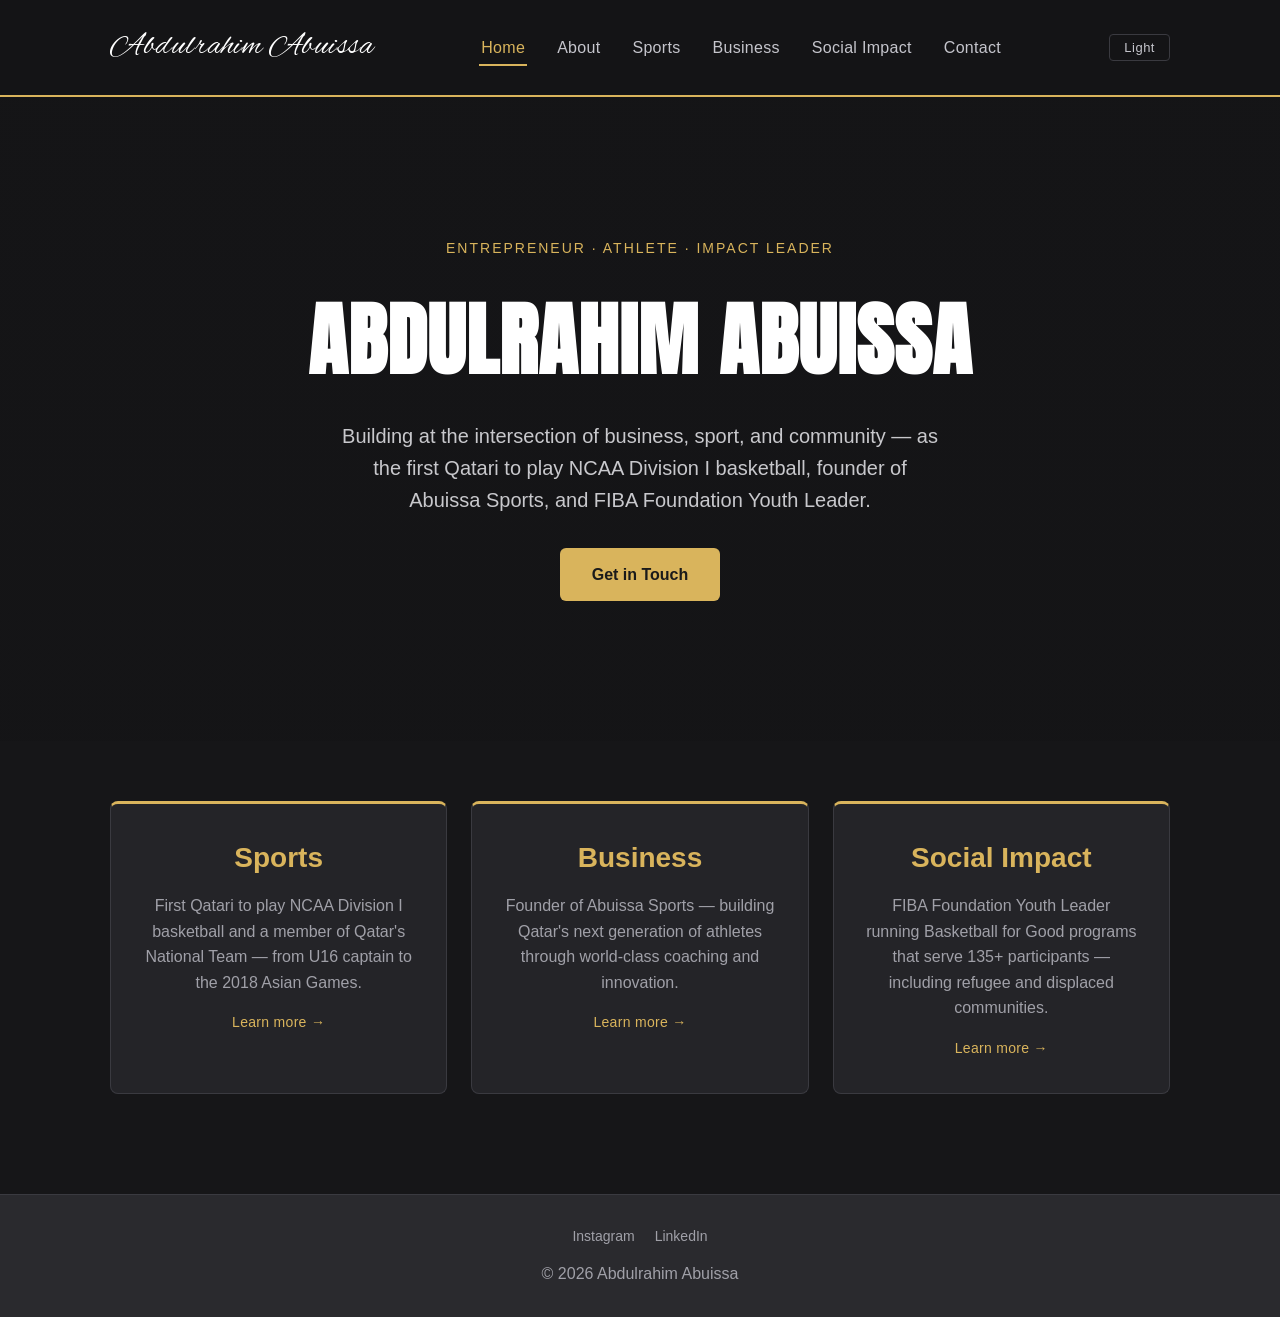
==== commit c573d835: "nav bar order" ====
--- a/index.html
+++ b/index.html
@@ -18,9 +18,9 @@
             <ul class="nav-links">
                 <li><a href="index.html" class="active">Home</a></li>
                 <li><a href="about.html">About</a></li>
+                <li><a href="sports.html">Sports</a></li>
                 <li><a href="business.html">Business</a></li>
                 <li><a href="social-impact.html">Social Impact</a></li>
-                <li><a href="sports.html">Sports</a></li>
                 <li><a href="contact.html">Contact</a></li>
             </ul>
             <button class="theme-toggle" id="themeToggle">Light</button>
